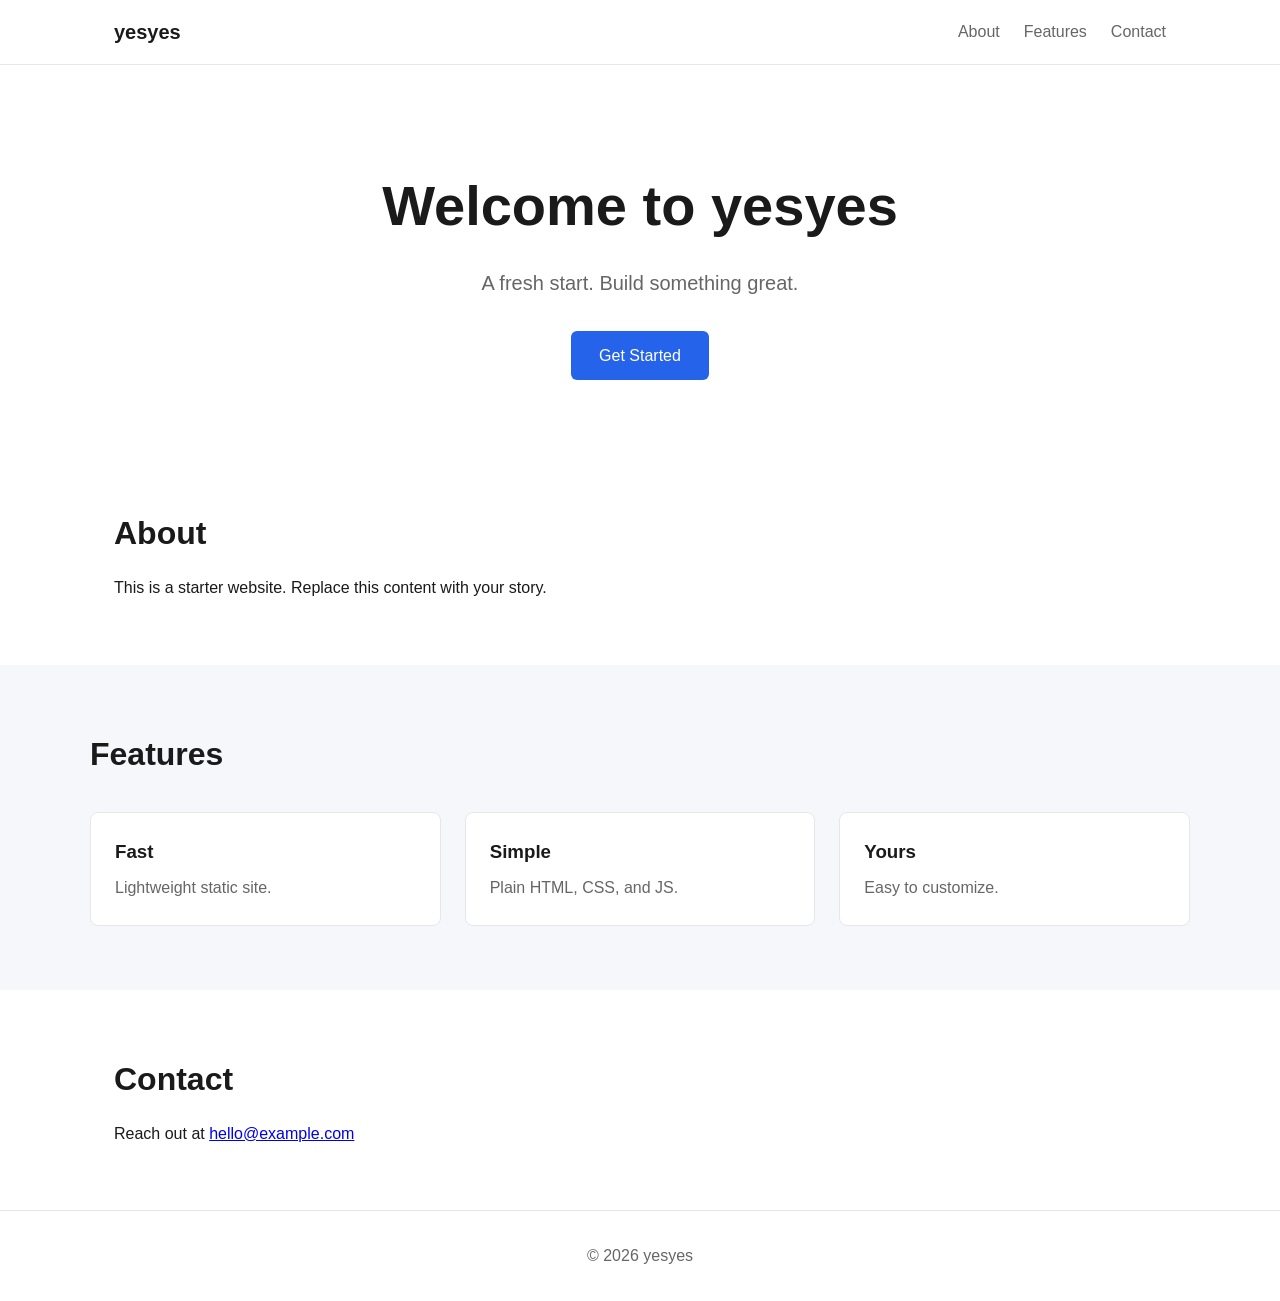
==== index.html @ a70ee86d "Scaffold starter static website Add index.html, styles.css, and script.js as a minimal landing page " ====
<!DOCTYPE html>
<html lang="en">
<head>
  <meta charset="UTF-8" />
  <meta name="viewport" content="width=device-width, initial-scale=1.0" />
  <title>yesyes</title>
  <link rel="stylesheet" href="styles.css" />
</head>
<body>
  <header class="site-header">
    <nav class="nav">
      <a href="#" class="logo">yesyes</a>
      <ul class="nav-links">
        <li><a href="#about">About</a></li>
        <li><a href="#features">Features</a></li>
        <li><a href="#contact">Contact</a></li>
      </ul>
    </nav>
  </header>

  <main>
    <section class="hero">
      <h1>Welcome to yesyes</h1>
      <p>A fresh start. Build something great.</p>
      <a href="#features" class="btn">Get Started</a>
    </section>

    <section id="about" class="section">
      <h2>About</h2>
      <p>This is a starter website. Replace this content with your story.</p>
    </section>

    <section id="features" class="section alt">
      <h2>Features</h2>
      <div class="grid">
        <div class="card"><h3>Fast</h3><p>Lightweight static site.</p></div>
        <div class="card"><h3>Simple</h3><p>Plain HTML, CSS, and JS.</p></div>
        <div class="card"><h3>Yours</h3><p>Easy to customize.</p></div>
      </div>
    </section>

    <section id="contact" class="section">
      <h2>Contact</h2>
      <p>Reach out at <a href="mailto:hello@example.com">hello@example.com</a></p>
    </section>
  </main>

  <footer class="site-footer">
    <p>&copy; 2026 yesyes</p>
  </footer>

  <script src="script.js"></script>
</body>
</html>
---- styles.css ----
* { box-sizing: border-box; margin: 0; padding: 0; }

:root {
  --bg: #ffffff;
  --fg: #1a1a1a;
  --muted: #666;
  --accent: #2563eb;
  --alt-bg: #f5f7fb;
  --border: #e5e7eb;
}

body {
  font-family: -apple-system, BlinkMacSystemFont, "Segoe UI", Roboto, sans-serif;
  color: var(--fg);
  background: var(--bg);
  line-height: 1.6;
}

.site-header {
  position: sticky;
  top: 0;
  background: rgba(255,255,255,0.95);
  backdrop-filter: blur(8px);
  border-bottom: 1px solid var(--border);
  z-index: 10;
}

.nav {
  max-width: 1100px;
  margin: 0 auto;
  padding: 1rem 1.5rem;
  display: flex;
  justify-content: space-between;
  align-items: center;
}

.logo {
  font-weight: 700;
  font-size: 1.25rem;
  color: var(--fg);
  text-decoration: none;
}

.nav-links {
  display: flex;
  gap: 1.5rem;
  list-style: none;
}

.nav-links a {
  color: var(--muted);
  text-decoration: none;
  transition: color 0.15s;
}

.nav-links a:hover { color: var(--accent); }

.hero {
  max-width: 800px;
  margin: 0 auto;
  padding: 6rem 1.5rem 4rem;
  text-align: center;
}

.hero h1 {
  font-size: clamp(2rem, 5vw, 3.5rem);
  margin-bottom: 1rem;
}

.hero p {
  font-size: 1.25rem;
  color: var(--muted);
  margin-bottom: 2rem;
}

.btn {
  display: inline-block;
  padding: 0.75rem 1.75rem;
  background: var(--accent);
  color: white;
  text-decoration: none;
  border-radius: 6px;
  font-weight: 500;
  transition: transform 0.15s, opacity 0.15s;
}

.btn:hover { transform: translateY(-1px); opacity: 0.92; }

.section {
  max-width: 1100px;
  margin: 0 auto;
  padding: 4rem 1.5rem;
}

.section.alt {
  max-width: none;
  background: var(--alt-bg);
}

.section.alt > * {
  max-width: 1100px;
  margin-left: auto;
  margin-right: auto;
}

.section h2 {
  font-size: 2rem;
  margin-bottom: 1rem;
}

.grid {
  display: grid;
  grid-template-columns: repeat(auto-fit, minmax(240px, 1fr));
  gap: 1.5rem;
  margin-top: 2rem;
}

.card {
  background: white;
  padding: 1.5rem;
  border-radius: 8px;
  border: 1px solid var(--border);
}

.card h3 { margin-bottom: 0.5rem; }
.card p { color: var(--muted); }

.site-footer {
  border-top: 1px solid var(--border);
  padding: 2rem 1.5rem;
  text-align: center;
  color: var(--muted);
}
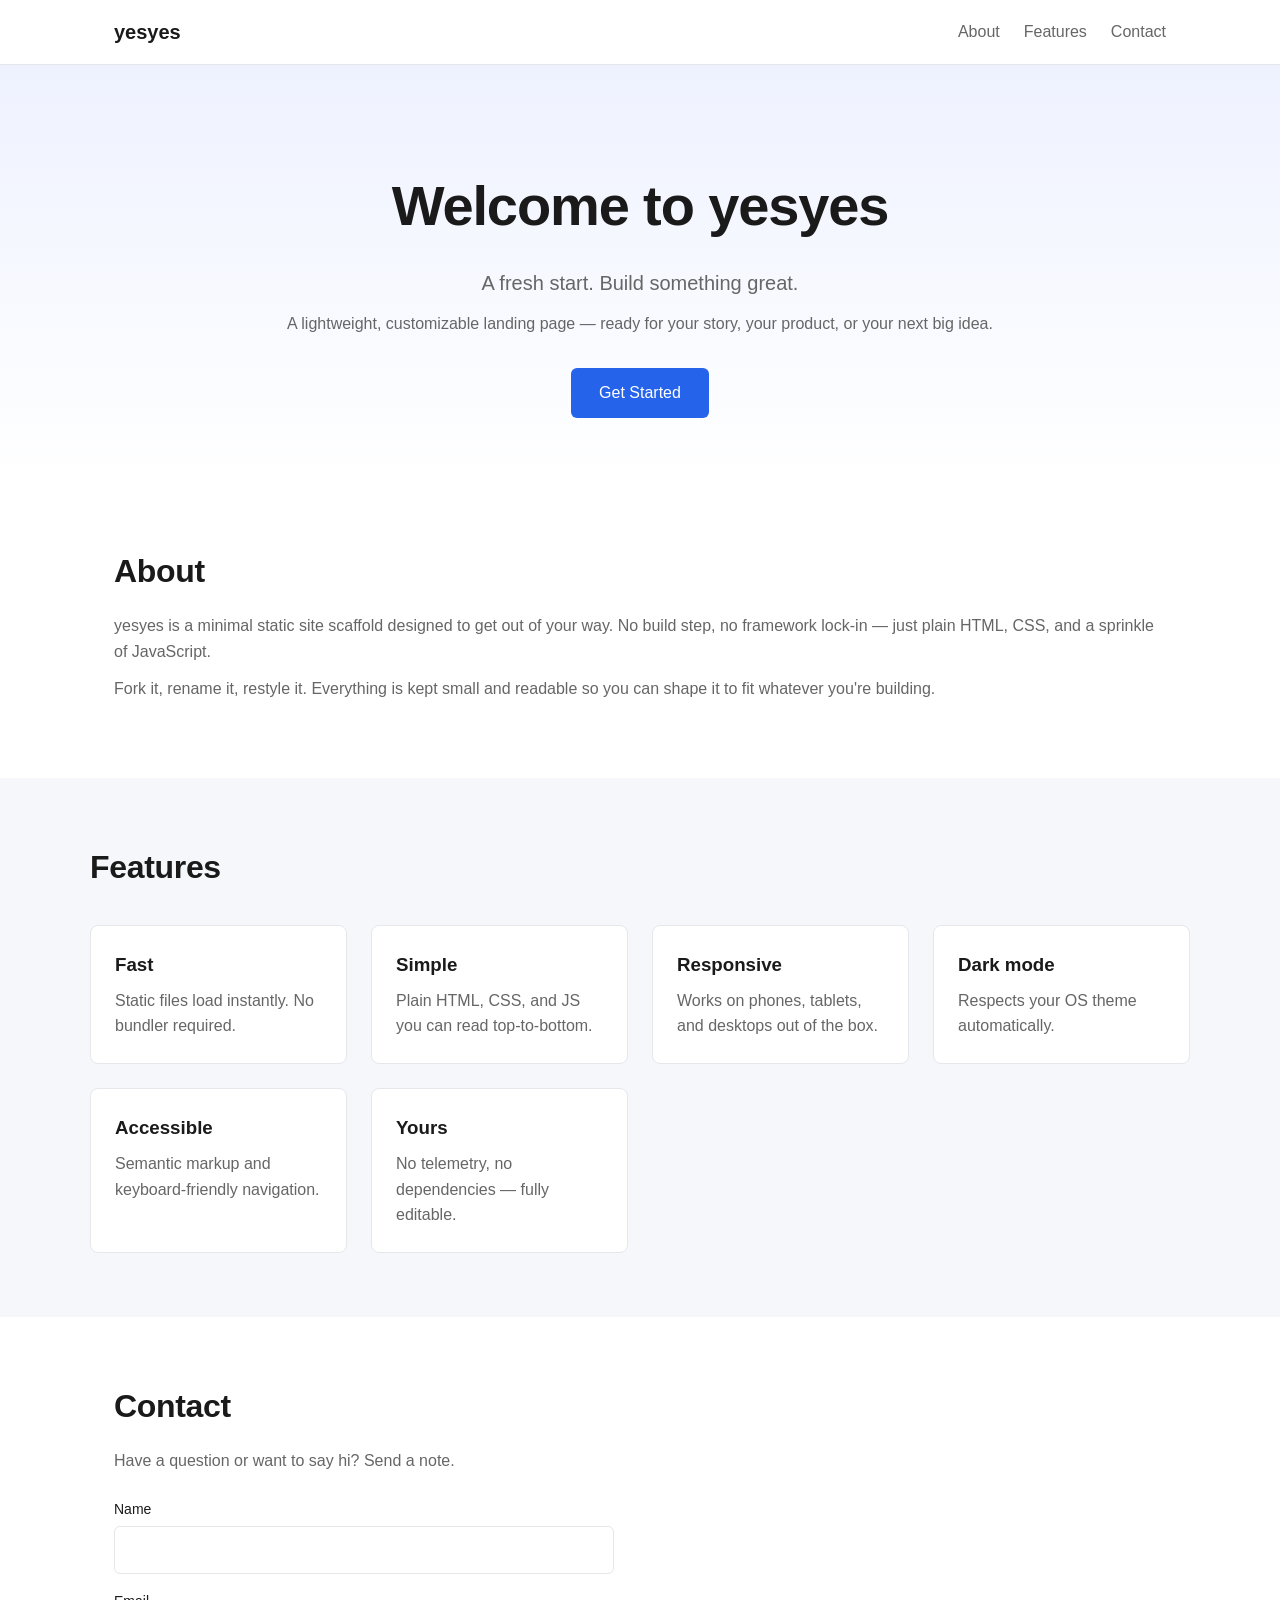
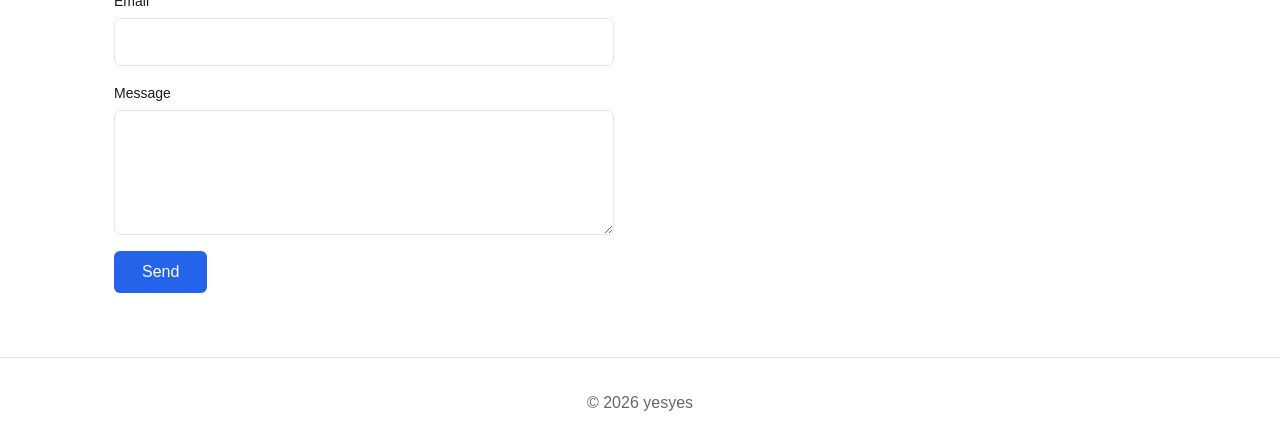
==== commit a0d9ed27: "Polish landing page: content, dark mode, mobile nav, form - Expand hero, about, and features (6 card" ====
--- a/index.html
+++ b/index.html
@@ -3,13 +3,21 @@
 <head>
   <meta charset="UTF-8" />
   <meta name="viewport" content="width=device-width, initial-scale=1.0" />
-  <title>yesyes</title>
+  <title>yesyes — a fresh start</title>
+  <meta name="description" content="yesyes is a lightweight, customizable starter site for anything you want to build." />
+  <meta property="og:title" content="yesyes" />
+  <meta property="og:description" content="A lightweight, customizable starter site." />
+  <meta property="og:type" content="website" />
+  <link rel="icon" href="data:image/svg+xml,%3Csvg xmlns='http://www.w3.org/2000/svg' viewBox='0 0 32 32'%3E%3Crect width='32' height='32' rx='6' fill='%232563eb'/%3E%3Ctext x='16' y='22' text-anchor='middle' font-family='system-ui' font-weight='700' font-size='18' fill='white'%3Ey%3C/text%3E%3C/svg%3E" />
   <link rel="stylesheet" href="styles.css" />
 </head>
 <body>
   <header class="site-header">
     <nav class="nav">
       <a href="#" class="logo">yesyes</a>
+      <button class="nav-toggle" aria-label="Toggle menu" aria-expanded="false">
+        <span></span><span></span><span></span>
+      </button>
       <ul class="nav-links">
         <li><a href="#about">About</a></li>
         <li><a href="#features">Features</a></li>
@@ -21,27 +29,47 @@
   <main>
     <section class="hero">
       <h1>Welcome to yesyes</h1>
-      <p>A fresh start. Build something great.</p>
+      <p class="tagline">A fresh start. Build something great.</p>
+      <p class="hero-sub">A lightweight, customizable landing page — ready for your story, your product, or your next big idea.</p>
       <a href="#features" class="btn">Get Started</a>
     </section>
 
-    <section id="about" class="section">
+    <section id="about" class="section reveal">
       <h2>About</h2>
-      <p>This is a starter website. Replace this content with your story.</p>
+      <p>yesyes is a minimal static site scaffold designed to get out of your way. No build step, no framework lock-in — just plain HTML, CSS, and a sprinkle of JavaScript.</p>
+      <p>Fork it, rename it, restyle it. Everything is kept small and readable so you can shape it to fit whatever you're building.</p>
     </section>
 
-    <section id="features" class="section alt">
+    <section id="features" class="section alt reveal">
       <h2>Features</h2>
       <div class="grid">
-        <div class="card"><h3>Fast</h3><p>Lightweight static site.</p></div>
-        <div class="card"><h3>Simple</h3><p>Plain HTML, CSS, and JS.</p></div>
-        <div class="card"><h3>Yours</h3><p>Easy to customize.</p></div>
+        <div class="card"><h3>Fast</h3><p>Static files load instantly. No bundler required.</p></div>
+        <div class="card"><h3>Simple</h3><p>Plain HTML, CSS, and JS you can read top-to-bottom.</p></div>
+        <div class="card"><h3>Responsive</h3><p>Works on phones, tablets, and desktops out of the box.</p></div>
+        <div class="card"><h3>Dark mode</h3><p>Respects your OS theme automatically.</p></div>
+        <div class="card"><h3>Accessible</h3><p>Semantic markup and keyboard-friendly navigation.</p></div>
+        <div class="card"><h3>Yours</h3><p>No telemetry, no dependencies — fully editable.</p></div>
       </div>
     </section>
 
-    <section id="contact" class="section">
+    <section id="contact" class="section reveal">
       <h2>Contact</h2>
-      <p>Reach out at <a href="mailto:hello@example.com">hello@example.com</a></p>
+      <p>Have a question or want to say hi? Send a note.</p>
+      <form class="contact-form" action="mailto:hello@example.com" method="post" enctype="text/plain">
+        <label>
+          <span>Name</span>
+          <input type="text" name="name" required />
+        </label>
+        <label>
+          <span>Email</span>
+          <input type="email" name="email" required />
+        </label>
+        <label>
+          <span>Message</span>
+          <textarea name="message" rows="4" required></textarea>
+        </label>
+        <button type="submit" class="btn">Send</button>
+      </form>
     </section>
   </main>
 
--- a/styles.css
+++ b/styles.css
@@ -5,8 +5,27 @@
   --fg: #1a1a1a;
   --muted: #666;
   --accent: #2563eb;
+  --accent-hover: #1d4ed8;
   --alt-bg: #f5f7fb;
   --border: #e5e7eb;
+  --card-bg: #ffffff;
+  --hero-grad-a: #eef2ff;
+  --hero-grad-b: #ffffff;
+}
+
+@media (prefers-color-scheme: dark) {
+  :root {
+    --bg: #0b1020;
+    --fg: #e6e8ef;
+    --muted: #9aa3b2;
+    --accent: #60a5fa;
+    --accent-hover: #93c5fd;
+    --alt-bg: #111831;
+    --border: #1f2947;
+    --card-bg: #131a33;
+    --hero-grad-a: #111831;
+    --hero-grad-b: #0b1020;
+  }
 }
 
 body {
@@ -19,7 +38,7 @@
 .site-header {
   position: sticky;
   top: 0;
-  background: rgba(255,255,255,0.95);
+  background: color-mix(in srgb, var(--bg) 92%, transparent);
   backdrop-filter: blur(8px);
   border-bottom: 1px solid var(--border);
   z-index: 10;
@@ -55,20 +74,53 @@
 
 .nav-links a:hover { color: var(--accent); }
 
+.nav-toggle {
+  display: none;
+  background: none;
+  border: 0;
+  cursor: pointer;
+  padding: 0.5rem;
+  flex-direction: column;
+  gap: 4px;
+}
+
+.nav-toggle span {
+  display: block;
+  width: 22px;
+  height: 2px;
+  background: var(--fg);
+  transition: transform 0.2s, opacity 0.2s;
+}
+
+.nav-toggle[aria-expanded="true"] span:nth-child(1) { transform: translateY(6px) rotate(45deg); }
+.nav-toggle[aria-expanded="true"] span:nth-child(2) { opacity: 0; }
+.nav-toggle[aria-expanded="true"] span:nth-child(3) { transform: translateY(-6px) rotate(-45deg); }
+
 .hero {
   max-width: 800px;
   margin: 0 auto;
   padding: 6rem 1.5rem 4rem;
   text-align: center;
-}
+  background: linear-gradient(180deg, var(--hero-grad-a) 0%, var(--hero-grad-b) 100%);
+}
+
+.hero { max-width: none; }
+.hero > * { max-width: 800px; margin-left: auto; margin-right: auto; }
 
 .hero h1 {
   font-size: clamp(2rem, 5vw, 3.5rem);
   margin-bottom: 1rem;
-}
-
-.hero p {
+  letter-spacing: -0.02em;
+}
+
+.hero .tagline {
   font-size: 1.25rem;
+  color: var(--muted);
+  margin-bottom: 0.75rem;
+}
+
+.hero .hero-sub {
+  font-size: 1rem;
   color: var(--muted);
   margin-bottom: 2rem;
 }
@@ -79,12 +131,15 @@
   background: var(--accent);
   color: white;
   text-decoration: none;
+  border: 0;
   border-radius: 6px;
   font-weight: 500;
-  transition: transform 0.15s, opacity 0.15s;
-}
-
-.btn:hover { transform: translateY(-1px); opacity: 0.92; }
+  font-size: 1rem;
+  cursor: pointer;
+  transition: transform 0.15s, background 0.15s;
+}
+
+.btn:hover { transform: translateY(-1px); background: var(--accent-hover); }
 
 .section {
   max-width: 1100px;
@@ -106,7 +161,10 @@
 .section h2 {
   font-size: 2rem;
   margin-bottom: 1rem;
-}
+  letter-spacing: -0.01em;
+}
+
+.section p { color: var(--muted); margin-bottom: 0.75rem; }
 
 .grid {
   display: grid;
@@ -116,14 +174,59 @@
 }
 
 .card {
-  background: white;
+  background: var(--card-bg);
   padding: 1.5rem;
   border-radius: 8px;
   border: 1px solid var(--border);
-}
-
-.card h3 { margin-bottom: 0.5rem; }
-.card p { color: var(--muted); }
+  transition: transform 0.2s, border-color 0.2s, box-shadow 0.2s;
+}
+
+.card:hover {
+  transform: translateY(-3px);
+  border-color: var(--accent);
+  box-shadow: 0 8px 24px rgba(0,0,0,0.06);
+}
+
+.card h3 { margin-bottom: 0.5rem; color: var(--fg); }
+.card p { color: var(--muted); margin: 0; }
+
+.contact-form {
+  display: grid;
+  gap: 1rem;
+  max-width: 500px;
+  margin-top: 1.5rem;
+}
+
+.contact-form label {
+  display: grid;
+  gap: 0.35rem;
+}
+
+.contact-form span {
+  font-size: 0.875rem;
+  color: var(--fg);
+  font-weight: 500;
+}
+
+.contact-form input,
+.contact-form textarea {
+  padding: 0.65rem 0.85rem;
+  border: 1px solid var(--border);
+  border-radius: 6px;
+  background: var(--card-bg);
+  color: var(--fg);
+  font: inherit;
+  transition: border-color 0.15s, box-shadow 0.15s;
+}
+
+.contact-form input:focus,
+.contact-form textarea:focus {
+  outline: 0;
+  border-color: var(--accent);
+  box-shadow: 0 0 0 3px color-mix(in srgb, var(--accent) 25%, transparent);
+}
+
+.contact-form .btn { justify-self: start; }
 
 .site-footer {
   border-top: 1px solid var(--border);
@@ -131,3 +234,25 @@
   text-align: center;
   color: var(--muted);
 }
+
+.reveal { opacity: 0; transform: translateY(12px); transition: opacity 0.5s ease, transform 0.5s ease; }
+.reveal.is-visible { opacity: 1; transform: none; }
+
+@media (max-width: 640px) {
+  .nav-toggle { display: flex; }
+  .nav-links {
+    position: absolute;
+    top: 100%;
+    left: 0;
+    right: 0;
+    flex-direction: column;
+    gap: 0;
+    background: var(--bg);
+    border-bottom: 1px solid var(--border);
+    padding: 0.5rem 0;
+    display: none;
+  }
+  .nav-links.open { display: flex; }
+  .nav-links li { padding: 0.25rem 1.5rem; }
+  .nav { position: relative; }
+}
